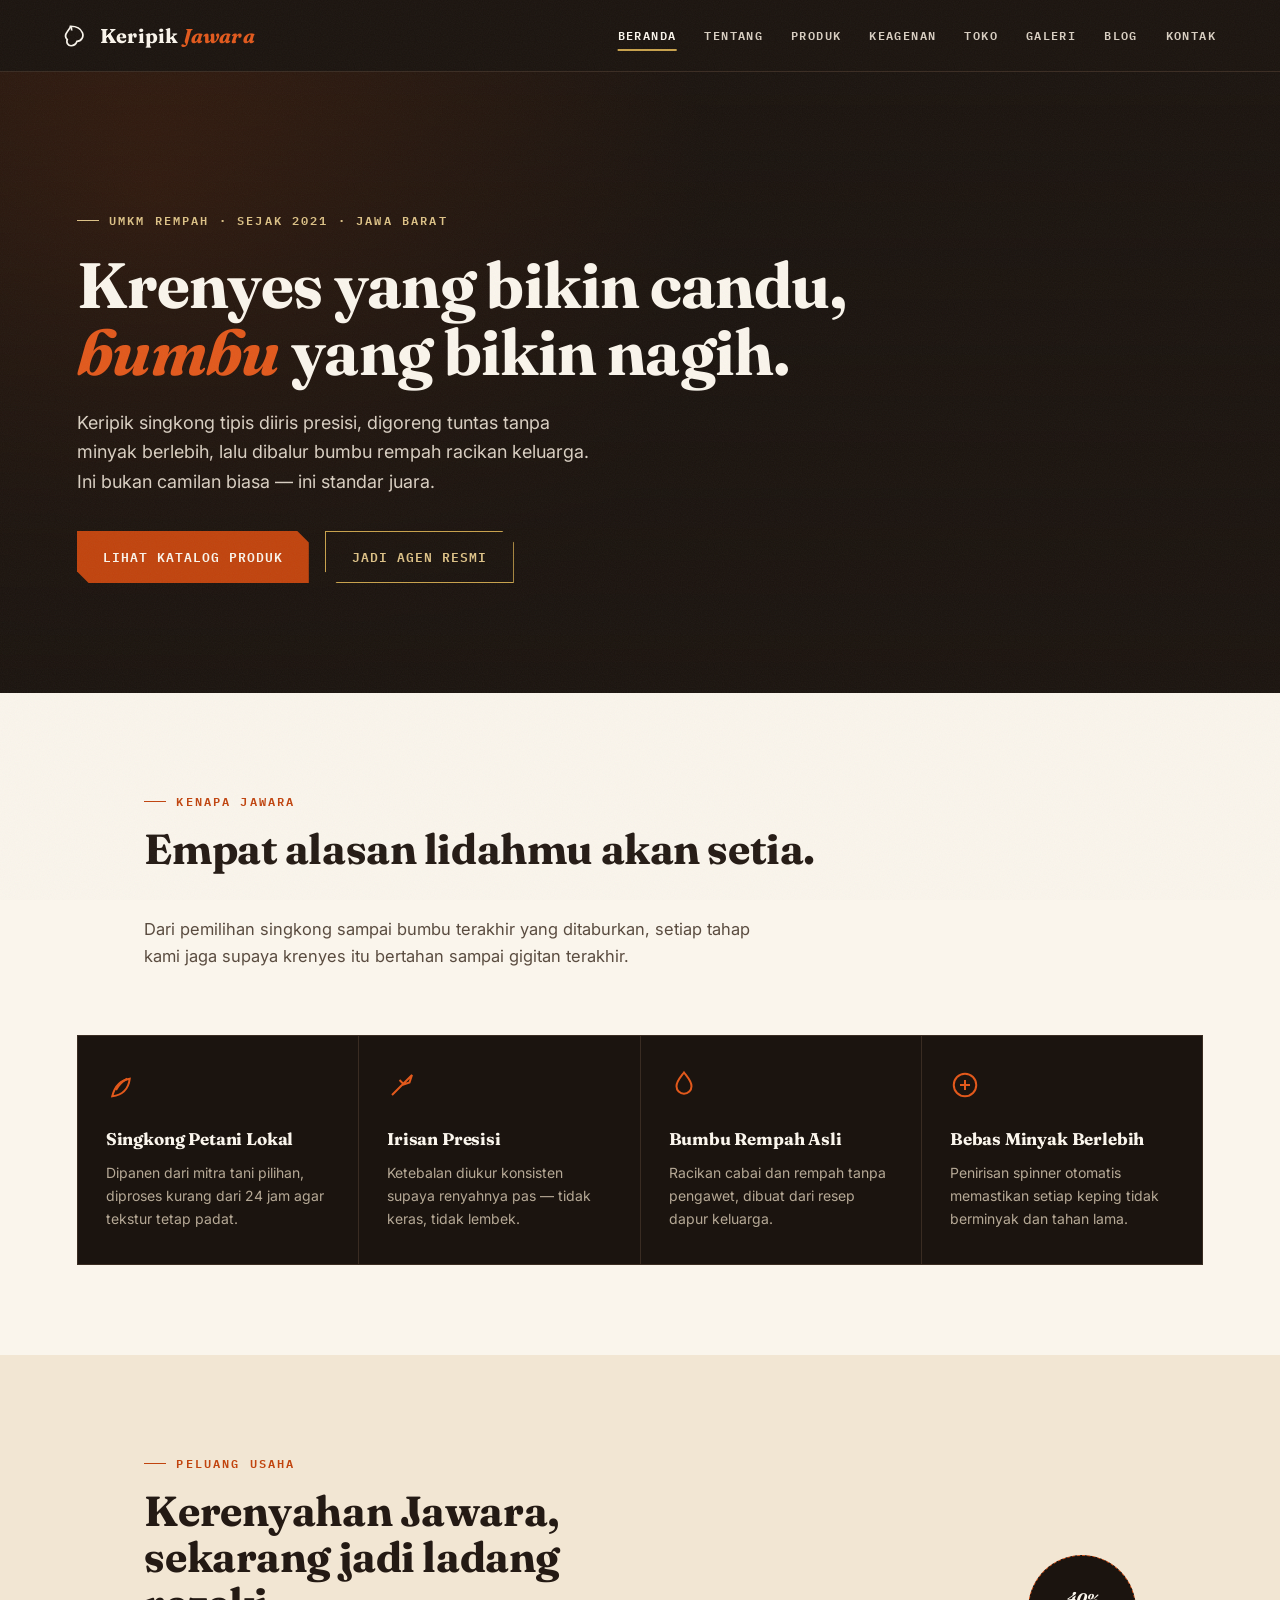
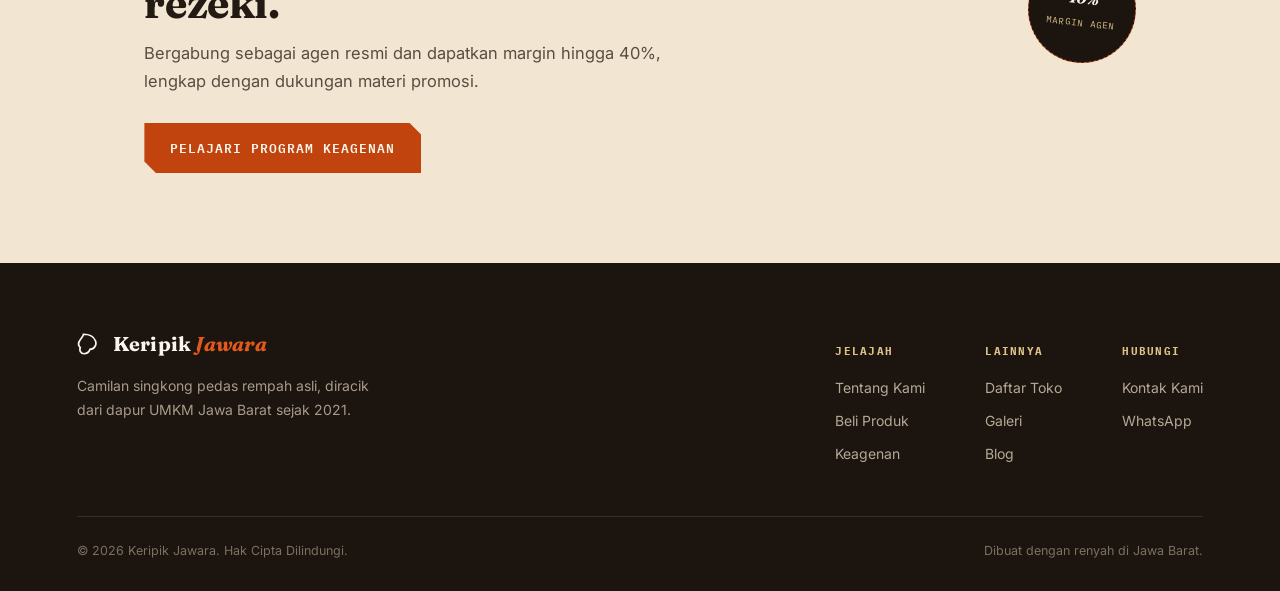
==== index.html @ a89e67d5 "Add files via upload" ====
<!DOCTYPE html>
<html lang="id">
<head>
<meta charset="UTF-8">
<meta name="viewport" content="width=device-width, initial-scale=1.0">
<title>Keripik Jawara — Kerenyahan Sang Juara</title>
<meta name="description" content="Keripik singkong pedas dengan resep rempah asli, diracik sejak 2021 dari dapur UMKM Jawa Barat.">
<link rel="stylesheet" href="styles.css">
</head>
<body>
<div class="grain"></div>

<header class="site-header">
  <a href="index.html" class="wordmark">
    <svg viewBox="0 0 24 24" fill="none" stroke="currentColor" stroke-width="1.6"><path d="M6 3c3 0 9 1 11 6 1.5 3.6-1 8-5 8-1 2.5-3.3 4-5.5 4C3.5 21 2 18 3 15.3 1.2 13.6 1 10.7 3 8c1.4-2 3-3.4 3-5z"/><path d="M6 3c0 0 1.5 2 1 4"/></svg>
    <span class="wordmark-text">Keripik <span>Jawara</span></span>
  </a>
  <nav class="main-nav">
    <a href="index.html" class="active">Beranda</a>
    <a href="tentang.html">Tentang</a>
    <a href="produk.html">Produk</a>
    <a href="keagenan.html">Keagenan</a>
    <a href="toko.html">Toko</a>
    <a href="galeri.html">Galeri</a>
    <a href="blog.html">Blog</a>
    <a href="kontak.html">Kontak</a>
  </nav>
</header>

<section class="hero" style="--hero-img: url('https://images.unsplash.com/photo-1526318472351-c75fcf070305?auto=format&fit=crop&w=1600&q=80');">
  <div class="hero-inner">
    <span class="eyebrow on-dark">UMKM Rempah · Sejak 2021 · Jawa Barat</span>
    <h2>Krenyes yang bikin candu, <em>bumbu</em> yang bikin nagih.</h2>
    <p class="lede">Keripik singkong tipis diiris presisi, digoreng tuntas tanpa minyak berlebih, lalu dibalur bumbu rempah racikan keluarga. Ini bukan camilan biasa — ini standar juara.</p>
    <div class="hero-cta">
      <a href="produk.html" class="btn btn-primary">Lihat Katalog Produk</a>
      <a href="keagenan.html" class="btn btn-ghost">Jadi Agen Resmi</a>
    </div>
  </div>
</section>

<section class="section">
  <div class="container">
    <div class="head-row">
      <div>
        <span class="eyebrow">Kenapa Jawara</span>
        <h2 class="section-title">Empat alasan lidahmu akan setia.</h2>
      </div>
      <p class="section-lede">Dari pemilihan singkong sampai bumbu terakhir yang ditaburkan, setiap tahap kami jaga supaya krenyes itu bertahan sampai gigitan terakhir.</p>
    </div>
  </div>
  <div class="usp-grid">
    <div class="usp-card">
      <svg viewBox="0 0 24 24" fill="none" stroke="currentColor" stroke-width="1.6"><path d="M5 21c8-1 13-6 14-14-7 1-12 6-14 14z"/><path d="M8 16c2-4 5-7 9-9"/></svg>
      <h3>Singkong Petani Lokal</h3>
      <p>Dipanen dari mitra tani pilihan, diproses kurang dari 24 jam agar tekstur tetap padat.</p>
    </div>
    <div class="usp-card">
      <svg viewBox="0 0 24 24" fill="none" stroke="currentColor" stroke-width="1.6"><path d="M4 20l9-9m0 0l7-7-2 6-6 2z"/><path d="M13 11l-3-3"/></svg>
      <h3>Irisan Presisi</h3>
      <p>Ketebalan diukur konsisten supaya renyahnya pas — tidak keras, tidak lembek.</p>
    </div>
    <div class="usp-card">
      <svg viewBox="0 0 24 24" fill="none" stroke="currentColor" stroke-width="1.6"><path d="M12 2c3 4 6 7 6 11a6 6 0 0 1-12 0c0-4 3-7 6-11z"/></svg>
      <h3>Bumbu Rempah Asli</h3>
      <p>Racikan cabai dan rempah tanpa pengawet, dibuat dari resep dapur keluarga.</p>
    </div>
    <div class="usp-card">
      <svg viewBox="0 0 24 24" fill="none" stroke="currentColor" stroke-width="1.6"><circle cx="12" cy="12" r="9"/><path d="M8 12h8M12 8v8"/></svg>
      <h3>Bebas Minyak Berlebih</h3>
      <p>Penirisan spinner otomatis memastikan setiap keping tidak berminyak dan tahan lama.</p>
    </div>
  </div>
</section>

<section class="section section-parchment">
  <div class="container" style="display:flex; align-items:center; justify-content:space-between; gap:40px; flex-wrap:wrap;">
    <div style="max-width:520px;">
      <span class="eyebrow">Peluang Usaha</span>
      <h2 class="section-title">Kerenyahan Jawara, sekarang jadi ladang rezeki.</h2>
      <p class="section-lede">Bergabung sebagai agen resmi dan dapatkan margin hingga 40%, lengkap dengan dukungan materi promosi.</p>
      <div style="margin-top:28px;">
        <a href="keagenan.html" class="btn btn-primary">Pelajari Program Keagenan</a>
      </div>
    </div>
    <div class="seal" style="border-color: var(--ember); transform: rotate(6deg); background: var(--ink);">
      <strong>40%</strong>
      <span>Margin Agen</span>
    </div>
  </div>
</section>

<footer class="site-footer">
  <div class="footer-top">
    <div class="footer-brand">
      <a href="index.html" class="wordmark">
        <svg viewBox="0 0 24 24" fill="none" stroke="currentColor" stroke-width="1.6"><path d="M6 3c3 0 9 1 11 6 1.5 3.6-1 8-5 8-1 2.5-3.3 4-5.5 4C3.5 21 2 18 3 15.3 1.2 13.6 1 10.7 3 8c1.4-2 3-3.4 3-5z"/></svg>
        <span class="wordmark-text">Keripik <span>Jawara</span></span>
      </a>
      <p>Camilan singkong pedas rempah asli, diracik dari dapur UMKM Jawa Barat sejak 2021.</p>
    </div>
    <div class="footer-links">
      <div class="footer-col">
        <h4>Jelajah</h4>
        <a href="tentang.html">Tentang Kami</a>
        <a href="produk.html">Beli Produk</a>
        <a href="keagenan.html">Keagenan</a>
      </div>
      <div class="footer-col">
        <h4>Lainnya</h4>
        <a href="toko.html">Daftar Toko</a>
        <a href="galeri.html">Galeri</a>
        <a href="blog.html">Blog</a>
      </div>
      <div class="footer-col">
        <h4>Hubungi</h4>
        <a href="kontak.html">Kontak Kami</a>
        <a href="https://wa.me/6281234567890">WhatsApp</a>
      </div>
    </div>
  </div>
  <div class="footer-bottom">
    <span>&copy; 2026 Keripik Jawara. Hak Cipta Dilindungi.</span>
    <span>Dibuat dengan renyah di Jawa Barat.</span>
  </div>
</footer>

</body>
</html>
---- styles.css ----
@import url('https://fonts.googleapis.com/css2?family=Fraunces:ital,opsz,wght@0,9..144,500;0,9..144,600;0,9..144,700;0,9..144,900;1,9..144,600&family=Inter:wght@400;500;600;700&family=IBM+Plex+Mono:wght@500;600&display=swap');

:root {
  --ink: #1b140f;
  --ink-soft: #241a14;
  --ink-line: #3a2c22;
  --ember: #c1440e;
  --ember-deep: #7e2b10;
  --ember-bright: #e2591c;
  --gold: #c9a24c;
  --gold-soft: #ddc287;
  --parchment: #f2e6d3;
  --paper: #faf5ec;
  --charcoal: #241a14;
  --charcoal-soft: #5a4c40;
  --shadow: 0 18px 40px -18px rgba(20, 12, 6, 0.55);
}

* { box-sizing: border-box; }
html { scroll-behavior: smooth; }

body {
  margin: 0;
  padding: 0;
  background: var(--paper);
  color: var(--charcoal);
  font-family: 'Inter', 'Segoe UI', sans-serif;
  line-height: 1.65;
  -webkit-font-smoothing: antialiased;
}

img { max-width: 100%; display: block; }

a { color: inherit; }

.grain {
  position: fixed;
  inset: 0;
  pointer-events: none;
  opacity: 0.05;
  z-index: 999;
  background-image: url("data:image/svg+xml,%3Csvg xmlns='http://www.w3.org/2000/svg' width='120' height='120'%3E%3Cfilter id='n'%3E%3CfeTurbulence type='fractalNoise' baseFrequency='0.85' numOctaves='2' stitchTiles='stitch'/%3E%3C/filter%3E%3Crect width='100%25' height='100%25' filter='url(%23n)'/%3E%3C/svg%3E");
}

/* ================= TYPE ================= */
h1, h2, h3, .display {
  font-family: 'Fraunces', serif;
  font-weight: 700;
  letter-spacing: -0.01em;
  color: var(--charcoal);
  margin: 0;
}

.eyebrow {
  font-family: 'IBM Plex Mono', monospace;
  font-size: 12px;
  font-weight: 600;
  letter-spacing: 0.18em;
  text-transform: uppercase;
  color: var(--ember);
  display: inline-flex;
  align-items: center;
  gap: 10px;
}
.eyebrow::before {
  content: "";
  width: 22px;
  height: 1px;
  background: var(--ember);
  display: inline-block;
}
.eyebrow.on-dark { color: var(--gold-soft); }
.eyebrow.on-dark::before { background: var(--gold-soft); }

.section-title {
  font-size: clamp(28px, 4vw, 42px);
  line-height: 1.1;
  margin: 14px 0 0;
}

.section-lede {
  max-width: 620px;
  color: var(--charcoal-soft);
  font-size: 16.5px;
  margin-top: 14px;
}

.container { max-width: 1140px; margin: 0 auto; padding: 0 6%; }

/* ================= HEADER / NAV ================= */
header.site-header {
  background: var(--ink);
  border-bottom: 1px solid var(--ink-line);
  padding: 0 5%;
  position: sticky;
  top: 0;
  z-index: 100;
  display: flex;
  justify-content: space-between;
  align-items: center;
  height: 72px;
}

.wordmark {
  display: flex;
  align-items: center;
  gap: 10px;
  text-decoration: none;
  color: var(--paper);
}
.wordmark svg { width: 26px; height: 26px; flex-shrink: 0; }
.wordmark-text {
  font-family: 'Fraunces', serif;
  font-weight: 700;
  font-size: 20px;
  letter-spacing: 0.01em;
  color: var(--paper);
}
.wordmark-text span { color: var(--ember-bright); font-style: italic; }

nav.main-nav { display: flex; gap: 28px; align-items: center; }
nav.main-nav a {
  color: #d9cfc2;
  text-decoration: none;
  font-family: 'IBM Plex Mono', monospace;
  font-size: 11.5px;
  font-weight: 600;
  letter-spacing: 0.12em;
  text-transform: uppercase;
  padding: 26px 0;
  position: relative;
  transition: color 0.25s ease;
}
nav.main-nav a::after {
  content: "";
  position: absolute;
  left: 50%;
  bottom: 20px;
  width: 0;
  height: 2px;
  background: var(--gold);
  transition: all 0.25s ease;
  transform: translateX(-50%);
}
nav.main-nav a:hover, nav.main-nav a.active { color: var(--paper); }
nav.main-nav a:hover::after, nav.main-nav a.active::after { width: 100%; }

.nav-toggle { display: none; }

@media (max-width: 900px) {
  header.site-header { flex-wrap: wrap; height: auto; padding: 16px 6%; }
  nav.main-nav { width: 100%; gap: 16px 22px; padding-bottom: 14px; flex-wrap: wrap; }
  nav.main-nav a { padding: 4px 0; }
  nav.main-nav a::after { bottom: -2px; }
}

/* ================= BUTTONS ================= */
.btn {
  --cut: 12px;
  display: inline-flex;
  align-items: center;
  gap: 10px;
  font-family: 'IBM Plex Mono', monospace;
  font-size: 12.5px;
  font-weight: 600;
  letter-spacing: 0.08em;
  text-transform: uppercase;
  text-decoration: none;
  padding: 15px 26px;
  border: none;
  cursor: pointer;
  clip-path: polygon(0 0, calc(100% - var(--cut)) 0, 100% var(--cut), 100% 100%, var(--cut) 100%, 0 calc(100% - var(--cut)));
  transition: transform 0.2s ease, background 0.2s ease, box-shadow 0.2s ease;
}
.btn-primary { background: var(--ember); color: var(--paper); }
.btn-primary:hover { background: var(--ember-bright); transform: translateY(-2px); box-shadow: var(--shadow); }
.btn-ghost { background: transparent; color: var(--gold-soft); border: 1px solid var(--gold); }
.btn-ghost:hover { background: rgba(201, 162, 76, 0.1); transform: translateY(-2px); }
.btn-dark { background: var(--ink); color: var(--paper); }
.btn-dark:hover { background: var(--ink-soft); transform: translateY(-2px); }
.btn-block { width: 100%; justify-content: center; }

/* ================= HERO ================= */
.hero {
  position: relative;
  background: var(--ink);
  color: var(--paper);
  overflow: hidden;
  padding: 130px 6% 110px;
}
.hero::before {
  content: "";
  position: absolute;
  inset: 0;
  background-image: var(--hero-img);
  background-size: cover;
  background-position: center;
  opacity: 0.32;
  mix-blend-mode: luminosity;
}
.hero::after {
  content: "";
  position: absolute;
  inset: 0;
  background: linear-gradient(180deg, rgba(27,20,15,0.55) 0%, rgba(27,20,15,0.92) 78%, var(--ink) 100%),
              radial-gradient(circle at 12% 20%, rgba(193,68,14,0.35), transparent 45%);
}
.hero-inner { position: relative; z-index: 2; max-width: 1140px; margin: 0 auto; }
.hero-inner.center { text-align: center; }
.hero h2 {
  color: var(--paper);
  font-size: clamp(38px, 6vw, 64px);
  line-height: 1.04;
  margin: 22px 0 22px;
  max-width: 780px;
}
.hero-inner.center h2 { margin-left: auto; margin-right: auto; }
.hero h2 em { color: var(--ember-bright); font-style: italic; }
.hero p.lede { font-size: 18px; color: #d9cfc2; max-width: 520px; margin-bottom: 34px; }
.hero-inner.center p.lede { max-width: 560px; margin-left: auto; margin-right: auto; }
.hero-cta { display: flex; gap: 16px; flex-wrap: wrap; }
.hero-inner.center .hero-cta { justify-content: center; }
.hero-small {
  padding: 90px 6% 70px;
}

/* chili linework accent used across dark sections */
.chili-mark { color: var(--ember-bright); }

/* ================= SECTIONS ================= */
.section { padding: 90px 6%; }
.section-dark { background: var(--ink); color: var(--paper); }
.section-dark .charcoal-soft, .section-dark p { color: #cabeae; }
.section-parchment { background: var(--parchment); }
.section-tight { padding: 70px 6%; }

.head-row {
  display: flex;
  justify-content: space-between;
  align-items: flex-end;
  gap: 30px;
  flex-wrap: wrap;
  margin-bottom: 48px;
}
.head-row.center { flex-direction: column; align-items: center; text-align: center; }

/* divider with chili mark */
.divider {
  display: flex;
  align-items: center;
  gap: 18px;
  max-width: 1140px;
  margin: 0 auto;
  padding: 0 6%;
}
.divider::before, .divider::after {
  content: "";
  flex: 1;
  height: 1px;
  background: repeating-linear-gradient(90deg, var(--ink-line) 0 6px, transparent 6px 12px);
}
.section-dark .divider::before, .section-dark .divider::after {
  background: repeating-linear-gradient(90deg, var(--ink-line) 0 6px, transparent 6px 12px);
}

/* ================= PACK CARD (signature: torn chip-bag seal) ================= */
.pack-card {
  background: var(--paper);
  position: relative;
  padding-top: 18px;
  box-shadow: var(--shadow);
}
.pack-card::before {
  content: "";
  display: block;
  height: 14px;
  background: var(--ink);
  clip-path: polygon(0% 100%, 4% 0%, 8% 100%, 12% 0%, 16% 100%, 20% 0%, 24% 100%, 28% 0%, 32% 100%, 36% 0%, 40% 100%, 44% 0%, 48% 100%, 52% 0%, 56% 100%, 60% 0%, 64% 100%, 68% 0%, 72% 100%, 76% 0%, 80% 100%, 84% 0%, 88% 100%, 92% 0%, 96% 100%, 100% 0%);
}
.pack-card-body { padding: 26px 26px 30px; }
.pack-card img { height: 200px; width: 100%; object-fit: cover; filter: saturate(1.08) contrast(1.03); }
.pack-card h3 { font-size: 20px; margin-bottom: 8px; }
.pack-card p { color: var(--charcoal-soft); font-size: 14.5px; margin: 0 0 14px; }

.grid { display: grid; grid-template-columns: repeat(auto-fit, minmax(270px, 1fr)); gap: 28px; }

.price-tag {
  font-family: 'IBM Plex Mono', monospace;
  color: var(--ember);
  font-weight: 600;
  font-size: 18px;
  margin: 0 0 16px;
}

/* ================= WAX SEAL BADGE ================= */
.seal {
  width: 108px;
  height: 108px;
  border-radius: 50%;
  border: 1.5px dashed var(--gold);
  display: flex;
  flex-direction: column;
  align-items: center;
  justify-content: center;
  text-align: center;
  transform: rotate(-8deg);
  font-family: 'IBM Plex Mono', monospace;
  color: var(--gold-soft);
  flex-shrink: 0;
  padding: 8px;
}
.seal strong { font-family: 'Fraunces', serif; color: var(--paper); font-size: 15px; font-style: italic; display: block; }
.seal span { font-size: 9px; letter-spacing: 0.14em; text-transform: uppercase; margin-top: 4px; }

/* ================= USP ================= */
.usp-grid { display: grid; grid-template-columns: repeat(auto-fit, minmax(230px, 1fr)); gap: 1px; background: var(--ink-line); border: 1px solid var(--ink-line); margin-top: 10px; }
.usp-card { background: var(--ink); padding: 34px 28px; }
.usp-card svg { width: 30px; height: 30px; color: var(--ember-bright); margin-bottom: 18px; }
.usp-card h3 { color: var(--paper); font-size: 17px; margin-bottom: 8px; }
.usp-card p { color: #b6a996; font-size: 14px; margin: 0; }

/* ================= STORY (tentang) ================= */
.story { display: grid; grid-template-columns: 1.05fr 0.95fr; gap: 60px; align-items: center; }
.story-img { position: relative; }
.story-img img { width: 100%; filter: sepia(0.18) saturate(1.15); }
.story-img::after {
  content: "";
  position: absolute; inset: -14px -14px auto auto;
  width: 90px; height: 90px;
  border: 1.5px solid var(--gold);
  z-index: -1;
}
.story-text p { color: var(--charcoal-soft); font-size: 16.5px; }
@media (max-width: 860px) { .story { grid-template-columns: 1fr; } }

/* ================= VISI MISI ================= */
.vm-grid { display: grid; grid-template-columns: repeat(auto-fit, minmax(300px, 1fr)); gap: 1px; background: var(--ink-line); border: 1px solid var(--ink-line); }
.vm-box { background: var(--ink); padding: 40px 36px; }
.vm-box .eyebrow { margin-bottom: 14px; }
.vm-box h3 { color: var(--paper); font-size: 22px; margin-bottom: 14px; font-style: italic; }
.vm-box p, .vm-box li { color: #cabeae; }
.vm-box ul { padding-left: 20px; margin: 0; }
.vm-box li { margin-bottom: 10px; }
.vm-box li::marker { color: var(--ember-bright); }

/* ================= CTA BANNER ================= */
.cta-banner {
  background: linear-gradient(120deg, var(--ember-deep), var(--ember));
  color: var(--paper);
  text-align: center;
  padding: 80px 6%;
}
.cta-banner h3 { font-size: clamp(26px, 4vw, 36px); color: var(--paper); margin-bottom: 14px; }
.cta-banner p { color: #ffe3d1; max-width: 480px; margin: 0 auto 30px; }

/* ================= AGEN (keagenan) ================= */
.agen-wrap { display: grid; grid-template-columns: 1.1fr 0.9fr; gap: 1px; background: var(--ink-line); border: 1px solid var(--ink-line); }
.agen-copy { background: var(--ink); padding: 52px 46px; color: var(--paper); }
.agen-copy p { color: #cabeae; }
.agen-perks { list-style: none; margin: 26px 0 30px; padding: 0; display: flex; flex-direction: column; gap: 14px; }
.agen-perks li { display: flex; gap: 12px; align-items: flex-start; color: #e7ddd0; font-size: 15px; }
.agen-perks svg { width: 18px; height: 18px; color: var(--ember-bright); flex-shrink: 0; margin-top: 2px; }
.agen-price { background: var(--parchment); padding: 52px 46px; display: flex; flex-direction: column; justify-content: center; gap: 16px; }
.agen-price .amount { font-family: 'Fraunces', serif; font-size: 40px; color: var(--ember); font-style: italic; }
.agen-price .amount small { display: block; font-family: 'IBM Plex Mono', monospace; font-style: normal; font-size: 12px; letter-spacing: 0.1em; color: var(--charcoal-soft); text-transform: uppercase; margin-bottom: 6px; }
@media (max-width: 860px) { .agen-wrap { grid-template-columns: 1fr; } }

/* ================= TOKO (store list) ================= */
.store-list { display: flex; flex-direction: column; }
.store-item { display: grid; grid-template-columns: 90px 1fr auto; gap: 22px; align-items: center; padding: 26px 0; border-bottom: 1px solid #e6dbc9; }
.store-item:first-child { border-top: 1px solid #e6dbc9; }
.store-index { font-family: 'Fraunces', serif; font-style: italic; font-size: 28px; color: var(--gold); }
.store-city { font-family: 'IBM Plex Mono', monospace; font-size: 11px; letter-spacing: 0.12em; text-transform: uppercase; color: var(--ember); margin-bottom: 6px; }
.store-name { font-size: 18px; font-weight: 600; }
.store-addr { color: var(--charcoal-soft); font-size: 14px; margin-top: 4px; }
@media (max-width: 640px) { .store-item { grid-template-columns: 50px 1fr; } .store-index { font-size: 22px; } }

/* ================= GALERI ================= */
.gallery-grid { display: grid; grid-template-columns: repeat(auto-fit, minmax(240px, 1fr)); gap: 18px; }
.gallery-frame { position: relative; overflow: hidden; aspect-ratio: 4/5; }
.gallery-frame img { width: 100%; height: 100%; object-fit: cover; filter: saturate(1.1) contrast(1.05); transition: transform 0.5s ease, filter 0.5s ease; }
.gallery-frame:hover img { transform: scale(1.06); }
.gallery-frame::after { content: ""; position: absolute; inset: 0; box-shadow: inset 0 0 0 1px rgba(255,255,255,0.15); pointer-events: none; }
.gallery-cap {
  position: absolute; left: 0; right: 0; bottom: 0;
  background: linear-gradient(0deg, rgba(27,20,15,0.88), transparent);
  color: var(--paper); padding: 18px 16px 12px;
  font-family: 'IBM Plex Mono', monospace; font-size: 11px; letter-spacing: 0.1em; text-transform: uppercase;
}

/* ================= BLOG ================= */
.blog-card { background: var(--paper); border: 1px solid #e6dbc9; }
.blog-card img { height: 210px; width: 100%; object-fit: cover; filter: saturate(1.05); }
.blog-card-body { padding: 26px; }
.blog-date { font-family: 'IBM Plex Mono', monospace; font-size: 11px; letter-spacing: 0.1em; text-transform: uppercase; color: var(--ember); margin-bottom: 10px; display: block; }
.blog-card h3 { font-size: 20px; margin-bottom: 10px; line-height: 1.25; }
.blog-card p { color: var(--charcoal-soft); font-size: 14.5px; margin: 0; }
.blog-read { display: inline-flex; align-items: center; gap: 6px; margin-top: 16px; font-family: 'IBM Plex Mono', monospace; font-size: 11.5px; letter-spacing: 0.08em; text-transform: uppercase; color: var(--charcoal); text-decoration: none; border-bottom: 1px solid var(--ember); padding-bottom: 2px; }

/* ================= KONTAK ================= */
.contact-wrap { display: grid; grid-template-columns: 0.85fr 1.15fr; gap: 1px; background: var(--ink-line); border: 1px solid var(--ink-line); }
.contact-info { background: var(--ink); color: var(--paper); padding: 48px 42px; }
.contact-info .eyebrow { margin-bottom: 18px; }
.contact-row { display: flex; gap: 16px; padding: 18px 0; border-top: 1px solid var(--ink-line); }
.contact-row:first-of-type { border-top: none; }
.contact-row svg { width: 20px; height: 20px; color: var(--ember-bright); flex-shrink: 0; margin-top: 3px; }
.contact-row strong { display: block; font-size: 11px; letter-spacing: 0.1em; text-transform: uppercase; color: var(--gold-soft); font-family: 'IBM Plex Mono', monospace; margin-bottom: 4px; }
.contact-row span { color: #e7ddd0; font-size: 15px; }
.contact-form { background: var(--parchment); padding: 48px 42px; }
.field { margin-bottom: 20px; }
.field label { display: block; font-family: 'IBM Plex Mono', monospace; font-size: 11px; letter-spacing: 0.1em; text-transform: uppercase; color: var(--charcoal-soft); margin-bottom: 8px; }
.field input, .field textarea {
  width: 100%; padding: 13px 14px; border: 1px solid #d8c9ac; background: var(--paper);
  font-family: 'Inter', sans-serif; font-size: 15px; color: var(--charcoal); resize: vertical;
}
.field input:focus, .field textarea:focus { outline: 2px solid var(--ember); outline-offset: 1px; }
@media (max-width: 860px) { .contact-wrap { grid-template-columns: 1fr; } }

/* ================= FOOTER ================= */
footer.site-footer { background: var(--ink); color: #cabeae; padding: 64px 6% 30px; }
.footer-top { display: flex; justify-content: space-between; gap: 40px; flex-wrap: wrap; padding-bottom: 40px; border-bottom: 1px solid var(--ink-line); }
.footer-brand .wordmark-text { color: var(--paper); }
.footer-brand p { max-width: 300px; color: #a89b8a; font-size: 14px; margin-top: 14px; }
.footer-links { display: flex; gap: 60px; flex-wrap: wrap; }
.footer-col h4 { font-family: 'IBM Plex Mono', monospace; font-size: 11px; letter-spacing: 0.12em; text-transform: uppercase; color: var(--gold-soft); margin-bottom: 16px; }
.footer-col a { display: block; color: #b6a996; text-decoration: none; font-size: 14px; margin-bottom: 10px; }
.footer-col a:hover { color: var(--paper); }
.footer-bottom { display: flex; justify-content: space-between; gap: 12px; flex-wrap: wrap; padding-top: 24px; font-size: 12.5px; color: #7d7061; }

/* ================= LOADING (produk) ================= */
#loading { text-align: center; font-family: 'IBM Plex Mono', monospace; font-size: 13px; letter-spacing: 0.06em; color: var(--charcoal-soft); width: 100%; padding: 40px 0; }

@media (prefers-reduced-motion: reduce) {
  * { transition: none !important; animation: none !important; }
}
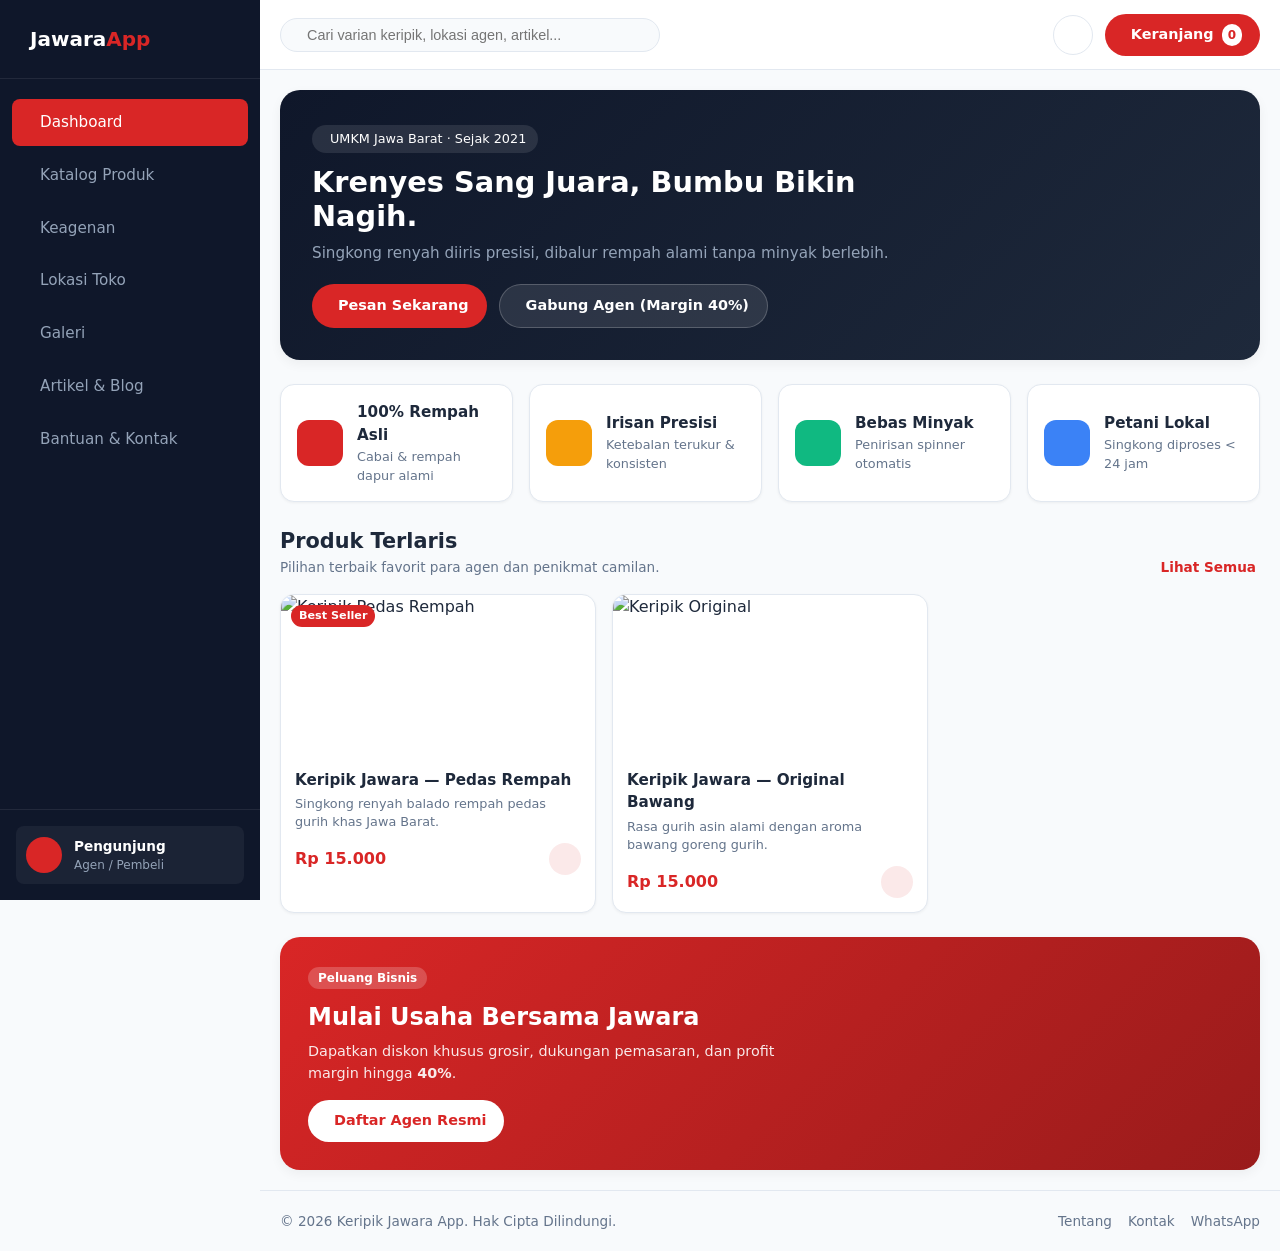
==== commit fc4fbb03: "Update index.html" ====
--- a/index.html
+++ b/index.html
@@ -1,129 +1,824 @@
 <!DOCTYPE html>
 <html lang="id">
 <head>
-<meta charset="UTF-8">
-<meta name="viewport" content="width=device-width, initial-scale=1.0">
-<title>Keripik Jawara — Kerenyahan Sang Juara</title>
-<meta name="description" content="Keripik singkong pedas dengan resep rempah asli, diracik sejak 2021 dari dapur UMKM Jawa Barat.">
-<link rel="stylesheet" href="styles.css">
+  <meta charset="UTF-8">
+  <meta name="viewport" content="width=device-width, initial-scale=1.0">
+  <title>Keripik Jawara — App Portal</title>
+  <meta name="description" content="Aplikasi pemesanan dan portal agen resmi Keripik Jawara.">
+  
+  <!-- Lucide Icons -->
+  <script src="https://unpkg.com/lucide@latest"></script>
+
+  <!-- CSS Style Direct in One File -->
+  <style>
+    :root {
+      --primary: #d92626;
+      --primary-hover: #b81d1d;
+      --primary-soft: rgba(217, 38, 38, 0.1);
+      --bg-main: #f8fafc;
+      --bg-card: #ffffff;
+      --bg-sidebar: #0f172a;
+      --text-main: #1e293b;
+      --text-muted: #64748b;
+      --border-color: #e2e8f0;
+      --accent-amber: #f59e0b;
+      --accent-green: #10b981;
+      --accent-blue: #3b82f6;
+      --radius-sm: 8px;
+      --radius-md: 14px;
+      --radius-lg: 20px;
+      --shadow-sm: 0 1px 3px rgba(0,0,0,0.05);
+      --shadow-md: 0 4px 12px rgba(0,0,0,0.05);
+      --shadow-lg: 0 10px 25px rgba(0,0,0,0.08);
+      --font-family: system-ui, -apple-system, BlinkMacSystemFont, 'Segoe UI', Roboto, Oxygen, Ubuntu, Cantarell, sans-serif;
+    }
+
+    * {
+      box-sizing: border-box;
+      margin: 0;
+      padding: 0;
+    }
+
+    body.app-body {
+      font-family: var(--font-family);
+      background-color: var(--bg-main);
+      color: var(--text-main);
+      line-height: 1.5;
+      overflow-x: hidden;
+      padding-bottom: 70px; /* Space for mobile nav */
+    }
+
+    @media (min-width: 992px) {
+      body.app-body {
+        padding-bottom: 0;
+      }
+    }
+
+    a {
+      text-decoration: none;
+      color: inherit;
+    }
+
+    /* App Layout */
+    .app-layout {
+      display: flex;
+      min-height: 100vh;
+    }
+
+    /* Desktop Sidebar */
+    .app-sidebar {
+      width: 260px;
+      background-color: var(--bg-sidebar);
+      color: #fff;
+      display: none;
+      flex-direction: column;
+      position: fixed;
+      top: 0;
+      bottom: 0;
+      left: 0;
+      z-index: 100;
+    }
+
+    @media (min-width: 992px) {
+      .app-sidebar {
+        display: flex;
+      }
+    }
+
+    .sidebar-header {
+      padding: 24px 20px;
+      border-bottom: 1px solid rgba(255,255,255,0.08);
+    }
+
+    .app-logo {
+      display: flex;
+      align-items: center;
+      gap: 10px;
+      font-weight: 700;
+      font-size: 1.25rem;
+      color: #fff;
+    }
+
+    .logo-icon {
+      color: var(--primary);
+    }
+
+    .logo-text span {
+      color: var(--primary);
+    }
+
+    .sidebar-menu {
+      padding: 20px 12px;
+      display: flex;
+      flex-direction: column;
+      gap: 6px;
+      flex: 1;
+    }
+
+    .nav-item {
+      display: flex;
+      align-items: center;
+      gap: 12px;
+      padding: 12px 16px;
+      border-radius: var(--radius-sm);
+      color: #94a3b8;
+      font-weight: 500;
+      font-size: 0.95rem;
+      transition: all 0.2s;
+    }
+
+    .nav-item:hover, .nav-item.active {
+      background-color: rgba(255, 255, 255, 0.08);
+      color: #fff;
+    }
+
+    .nav-item.active {
+      background-color: var(--primary);
+      color: #fff;
+    }
+
+    .sidebar-footer {
+      padding: 16px;
+      border-top: 1px solid rgba(255,255,255,0.08);
+    }
+
+    .user-card {
+      display: flex;
+      align-items: center;
+      gap: 12px;
+      background: rgba(255,255,255,0.05);
+      padding: 10px;
+      border-radius: var(--radius-sm);
+    }
+
+    .user-avatar {
+      width: 36px;
+      height: 36px;
+      border-radius: 50%;
+      background: var(--primary);
+      display: flex;
+      align-items: center;
+      justify-content: center;
+      color: #fff;
+    }
+
+    .user-info {
+      display: flex;
+      flex-direction: column;
+    }
+
+    .user-name {
+      font-weight: 600;
+      font-size: 0.85rem;
+    }
+
+    .user-role {
+      font-size: 0.75rem;
+      color: #94a3b8;
+    }
+
+    /* Main Content */
+    .app-main {
+      flex: 1;
+      display: flex;
+      flex-direction: column;
+      min-width: 0;
+    }
+
+    @media (min-width: 992px) {
+      .app-main {
+        margin-left: 260px;
+      }
+    }
+
+    /* Topbar Header */
+    .app-topbar {
+      height: 70px;
+      background: var(--bg-card);
+      border-bottom: 1px solid var(--border-color);
+      display: flex;
+      align-items: center;
+      justify-content: space-between;
+      padding: 0 20px;
+      position: sticky;
+      top: 0;
+      z-index: 90;
+    }
+
+    .topbar-search {
+      display: flex;
+      align-items: center;
+      gap: 10px;
+      background: var(--bg-main);
+      padding: 8px 16px;
+      border-radius: 30px;
+      border: 1px solid var(--border-color);
+      width: 100%;
+      max-width: 380px;
+    }
+
+    .topbar-search input {
+      border: none;
+      background: transparent;
+      outline: none;
+      width: 100%;
+      font-size: 0.9rem;
+      color: var(--text-main);
+    }
+
+    .topbar-actions {
+      display: flex;
+      align-items: center;
+      gap: 12px;
+    }
+
+    .icon-btn {
+      background: transparent;
+      border: 1px solid var(--border-color);
+      width: 40px;
+      height: 40px;
+      border-radius: 50%;
+      display: flex;
+      align-items: center;
+      justify-content: center;
+      color: var(--text-muted);
+      cursor: pointer;
+      transition: all 0.2s;
+    }
+
+    .icon-btn:hover {
+      background: var(--bg-main);
+      color: var(--text-main);
+    }
+
+    .btn {
+      display: inline-flex;
+      align-items: center;
+      gap: 8px;
+      padding: 10px 18px;
+      border-radius: 30px;
+      font-weight: 600;
+      font-size: 0.9rem;
+      cursor: pointer;
+      border: none;
+      transition: all 0.2s;
+    }
+
+    .btn-app-primary {
+      background: var(--primary);
+      color: #fff;
+    }
+
+    .btn-app-primary:hover {
+      background: var(--primary-hover);
+    }
+
+    .badge {
+      background: #fff;
+      color: var(--primary);
+      padding: 2px 6px;
+      border-radius: 10px;
+      font-size: 0.75rem;
+    }
+
+    /* Main App Content Area */
+    .app-content {
+      padding: 20px;
+      display: flex;
+      flex-direction: column;
+      gap: 24px;
+      max-width: 1200px;
+      margin: 0 auto;
+      width: 100%;
+    }
+
+    /* Banner Hero Widget */
+    .app-hero-widget {
+      background: linear-gradient(135deg, #0f172a 0%, #1e293b 100%);
+      color: #fff;
+      padding: 32px;
+      border-radius: var(--radius-lg);
+      position: relative;
+      overflow: hidden;
+      box-shadow: var(--shadow-md);
+    }
+
+    .hero-widget-content {
+      max-width: 600px;
+      position: relative;
+      z-index: 2;
+    }
+
+    .badge-tag {
+      display: inline-flex;
+      align-items: center;
+      gap: 6px;
+      background: rgba(255,255,255,0.1);
+      padding: 4px 12px;
+      border-radius: 20px;
+      font-size: 0.8rem;
+      margin-bottom: 12px;
+    }
+
+    .hero-widget-content h2 {
+      font-size: 1.8rem;
+      font-weight: 800;
+      margin-bottom: 8px;
+      line-height: 1.2;
+    }
+
+    .hero-widget-content p {
+      color: #94a3b8;
+      font-size: 0.95rem;
+      margin-bottom: 20px;
+    }
+
+    .hero-widget-actions {
+      display: flex;
+      gap: 12px;
+      flex-wrap: wrap;
+    }
+
+    .btn-solid {
+      background: var(--primary);
+      color: #fff;
+    }
+
+    .btn-outline {
+      background: rgba(255,255,255,0.1);
+      color: #fff;
+      border: 1px solid rgba(255,255,255,0.2);
+    }
+
+    /* Stats Grid */
+    .stats-grid {
+      display: grid;
+      grid-template-columns: repeat(auto-fit, minmax(220px, 1fr));
+      gap: 16px;
+    }
+
+    .stat-card {
+      background: var(--bg-card);
+      padding: 16px;
+      border-radius: var(--radius-md);
+      border: 1px solid var(--border-color);
+      display: flex;
+      align-items: center;
+      gap: 14px;
+      box-shadow: var(--shadow-sm);
+    }
+
+    .stat-icon {
+      width: 46px;
+      height: 46px;
+      border-radius: 12px;
+      display: flex;
+      align-items: center;
+      justify-content: center;
+      color: #fff;
+      flex-shrink: 0;
+    }
+
+    .bg-red { background: var(--primary); }
+    .bg-amber { background: var(--accent-amber); }
+    .bg-green { background: var(--accent-green); }
+    .bg-blue { background: var(--accent-blue); }
+
+    .stat-details h4 {
+      font-size: 0.95rem;
+      font-weight: 700;
+      color: var(--text-main);
+    }
+
+    .stat-details p {
+      font-size: 0.8rem;
+      color: var(--text-muted);
+    }
+
+    /* Section Header */
+    .app-section {
+      display: flex;
+      flex-direction: column;
+      gap: 16px;
+    }
+
+    .section-header {
+      display: flex;
+      justify-content: space-between;
+      align-items: flex-end;
+    }
+
+    .section-header h3 {
+      font-size: 1.3rem;
+      font-weight: 700;
+    }
+
+    .section-header p {
+      font-size: 0.85rem;
+      color: var(--text-muted);
+    }
+
+    .link-more {
+      font-size: 0.85rem;
+      color: var(--primary);
+      font-weight: 600;
+      display: flex;
+      align-items: center;
+      gap: 4px;
+    }
+
+    /* Products Grid */
+    .products-app-grid {
+      display: grid;
+      grid-template-columns: repeat(auto-fill, minmax(240px, 1fr));
+      gap: 16px;
+    }
+
+    .product-app-card {
+      background: var(--bg-card);
+      border-radius: var(--radius-md);
+      border: 1px solid var(--border-color);
+      overflow: hidden;
+      position: relative;
+      box-shadow: var(--shadow-sm);
+      transition: transform 0.2s, box-shadow 0.2s;
+    }
+
+    .product-app-card:hover {
+      transform: translateY(-4px);
+      box-shadow: var(--shadow-md);
+    }
+
+    .product-tag {
+      position: absolute;
+      top: 10px;
+      left: 10px;
+      background: var(--primary);
+      color: #fff;
+      font-size: 0.7rem;
+      font-weight: 700;
+      padding: 3px 8px;
+      border-radius: 12px;
+      z-index: 2;
+    }
+
+    .product-thumb {
+      height: 160px;
+      overflow: hidden;
+    }
+
+    .product-thumb img {
+      width: 100%;
+      height: 100%;
+      object-fit: cover;
+    }
+
+    .product-details {
+      padding: 14px;
+    }
+
+    .product-details h4 {
+      font-size: 0.95rem;
+      font-weight: 700;
+      margin-bottom: 4px;
+    }
+
+    .product-details p {
+      font-size: 0.8rem;
+      color: var(--text-muted);
+      margin-bottom: 12px;
+      line-height: 1.4;
+    }
+
+    .product-footer {
+      display: flex;
+      align-items: center;
+      justify-content: space-between;
+    }
+
+    .price {
+      font-weight: 800;
+      font-size: 1rem;
+      color: var(--primary);
+    }
+
+    .btn-icon-add {
+      width: 32px;
+      height: 32px;
+      border-radius: 50%;
+      background: var(--primary-soft);
+      color: var(--primary);
+      border: none;
+      display: flex;
+      align-items: center;
+      justify-content: center;
+      cursor: pointer;
+      transition: all 0.2s;
+    }
+
+    .btn-icon-add:hover {
+      background: var(--primary);
+      color: #fff;
+    }
+
+    /* Agency CTA Card */
+    .app-cta-card {
+      background: linear-gradient(135deg, #d92626 0%, #991b1b 100%);
+      color: #fff;
+      border-radius: var(--radius-lg);
+      padding: 28px;
+      box-shadow: var(--shadow-md);
+    }
+
+    .cta-content {
+      max-width: 500px;
+    }
+
+    .cta-badge {
+      background: rgba(255,255,255,0.2);
+      padding: 4px 10px;
+      border-radius: 12px;
+      font-size: 0.75rem;
+      font-weight: 600;
+    }
+
+    .cta-content h2 {
+      font-size: 1.5rem;
+      margin: 10px 0 6px;
+    }
+
+    .cta-content p {
+      font-size: 0.9rem;
+      opacity: 0.9;
+      margin-bottom: 16px;
+    }
+
+    .btn-light {
+      background: #fff;
+      color: var(--primary);
+    }
+
+    .btn-light:hover {
+      background: #f1f5f9;
+    }
+
+    /* App Footer */
+    .app-footer {
+      border-top: 1px solid var(--border-color);
+      padding: 20px;
+      display: flex;
+      flex-direction: column;
+      gap: 10px;
+      align-items: center;
+      text-align: center;
+      font-size: 0.85rem;
+      color: var(--text-muted);
+      margin-top: auto;
+    }
+
+    .app-footer-links {
+      display: flex;
+      gap: 16px;
+    }
+
+    .app-footer-links a:hover {
+      color: var(--primary);
+    }
+
+    @media (min-width: 768px) {
+      .app-footer {
+        flex-direction: row;
+        justify-content: space-between;
+      }
+    }
+
+    /* Mobile Bottom Navigation */
+    .mobile-bottom-nav {
+      position: fixed;
+      bottom: 0;
+      left: 0;
+      right: 0;
+      height: 60px;
+      background: var(--bg-card);
+      border-top: 1px solid var(--border-color);
+      display: flex;
+      justify-content: space-around;
+      align-items: center;
+      z-index: 100;
+      box-shadow: 0 -2px 10px rgba(0,0,0,0.05);
+    }
+
+    @media (min-width: 992px) {
+      .mobile-bottom-nav {
+        display: none;
+      }
+    }
+
+    .nav-tab {
+      display: flex;
+      flex-direction: column;
+      align-items: center;
+      gap: 2px;
+      color: var(--text-muted);
+      font-size: 0.7rem;
+      font-weight: 500;
+    }
+
+    .nav-tab.active {
+      color: var(--primary);
+    }
+  </style>
 </head>
-<body>
-<div class="grain"></div>
-
-<header class="site-header">
-  <a href="index.html" class="wordmark">
-    <svg viewBox="0 0 24 24" fill="none" stroke="currentColor" stroke-width="1.6"><path d="M6 3c3 0 9 1 11 6 1.5 3.6-1 8-5 8-1 2.5-3.3 4-5.5 4C3.5 21 2 18 3 15.3 1.2 13.6 1 10.7 3 8c1.4-2 3-3.4 3-5z"/><path d="M6 3c0 0 1.5 2 1 4"/></svg>
-    <span class="wordmark-text">Keripik <span>Jawara</span></span>
-  </a>
-  <nav class="main-nav">
-    <a href="index.html" class="active">Beranda</a>
-    <a href="tentang.html">Tentang</a>
-    <a href="produk.html">Produk</a>
-    <a href="keagenan.html">Keagenan</a>
-    <a href="toko.html">Toko</a>
-    <a href="galeri.html">Galeri</a>
-    <a href="blog.html">Blog</a>
-    <a href="kontak.html">Kontak</a>
+<body class="app-body">
+
+  <div class="app-layout">
+    <!-- Sidebar Nav (Desktop) -->
+    <aside class="app-sidebar">
+      <div class="sidebar-header">
+        <a href="index.html" class="app-logo">
+          <i data-lucide="flame" class="logo-icon"></i>
+          <span class="logo-text">Jawara<span>App</span></span>
+        </a>
+      </div>
+      <nav class="sidebar-menu">
+        <a href="index.html" class="nav-item active"><i data-lucide="layout-dashboard"></i> Dashboard</a>
+        <a href="produk.html" class="nav-item"><i data-lucide="shopping-bag"></i> Katalog Produk</a>
+        <a href="keagenan.html" class="nav-item"><i data-lucide="users"></i> Keagenan</a>
+        <a href="toko.html" class="nav-item"><i data-lucide="map-pin"></i> Lokasi Toko</a>
+        <a href="galeri.html" class="nav-item"><i data-lucide="image"></i> Galeri</a>
+        <a href="blog.html" class="nav-item"><i data-lucide="newspaper"></i> Artikel & Blog</a>
+        <a href="kontak.html" class="nav-item"><i data-lucide="phone-call"></i> Bantuan & Kontak</a>
+      </nav>
+      <div class="sidebar-footer">
+        <div class="user-card">
+          <div class="user-avatar"><i data-lucide="user"></i></div>
+          <div class="user-info">
+            <span class="user-name">Pengunjung</span>
+            <span class="user-role">Agen / Pembeli</span>
+          </div>
+        </div>
+      </div>
+    </aside>
+
+    <!-- Main Content Area -->
+    <main class="app-main">
+      <!-- Topbar Header -->
+      <header class="app-topbar">
+        <div class="topbar-search">
+          <i data-lucide="search"></i>
+          <input type="text" placeholder="Cari varian keripik, lokasi agen, artikel...">
+        </div>
+        <div class="topbar-actions">
+          <button class="icon-btn" aria-label="Notifikasi"><i data-lucide="bell"></i></button>
+          <a href="produk.html" class="btn btn-app-primary">
+            <i data-lucide="shopping-cart"></i>
+            <span>Keranjang</span>
+            <span class="badge">0</span>
+          </a>
+        </div>
+      </header>
+
+      <!-- Dashboard Body Content -->
+      <div class="app-content">
+        
+        <!-- App Banner / Hero Widget -->
+        <section class="app-hero-widget">
+          <div class="hero-widget-content">
+            <span class="badge-tag"><i data-lucide="award"></i> UMKM Jawa Barat · Sejak 2021</span>
+            <h2>Krenyes Sang Juara, Bumbu Bikin Nagih.</h2>
+            <p>Singkong renyah diiris presisi, dibalur rempah alami tanpa minyak berlebih.</p>
+            <div class="hero-widget-actions">
+              <a href="produk.html" class="btn btn-solid"><i data-lucide="shopping-bag"></i> Pesan Sekarang</a>
+              <a href="keagenan.html" class="btn btn-outline"><i data-lucide="trending-up"></i> Gabung Agen (Margin 40%)</a>
+            </div>
+          </div>
+        </section>
+
+        <!-- Highlight Metrics / Stat Grid -->
+        <section class="stats-grid">
+          <div class="stat-card">
+            <div class="stat-icon bg-red"><i data-lucide="flame"></i></div>
+            <div class="stat-details">
+              <h4>100% Rempah Asli</h4>
+              <p>Cabai & rempah dapur alami</p>
+            </div>
+          </div>
+          <div class="stat-card">
+            <div class="stat-icon bg-amber"><i data-lucide="scissors"></i></div>
+            <div class="stat-details">
+              <h4>Irisan Presisi</h4>
+              <p>Ketebalan terukur & konsisten</p>
+            </div>
+          </div>
+          <div class="stat-card">
+            <div class="stat-icon bg-green"><i data-lucide="droplet-off"></i></div>
+            <div class="stat-details">
+              <h4>Bebas Minyak</h4>
+              <p>Penirisan spinner otomatis</p>
+            </div>
+          </div>
+          <div class="stat-card">
+            <div class="stat-icon bg-blue"><i data-lucide="sprout"></i></div>
+            <div class="stat-details">
+              <h4>Petani Lokal</h4>
+              <p>Singkong diproses &lt; 24 jam</p>
+            </div>
+          </div>
+        </section>
+
+        <!-- Product Grid -->
+        <section class="app-section">
+          <div class="section-header">
+            <div>
+              <h3>Produk Terlaris</h3>
+              <p>Pilihan terbaik favorit para agen dan penikmat camilan.</p>
+            </div>
+            <a href="produk.html" class="link-more">Lihat Semua <i data-lucide="arrow-right"></i></a>
+          </div>
+
+          <div class="products-app-grid">
+            <div class="product-app-card">
+              <div class="product-tag">Best Seller</div>
+              <div class="product-thumb">
+                <img src="https://images.unsplash.com/photo-1526318472351-c75fcf070305?auto=format&fit=crop&w=600&q=80" alt="Keripik Pedas Rempah">
+              </div>
+              <div class="product-details">
+                <h4>Keripik Jawara — Pedas Rempah</h4>
+                <p>Singkong renyah balado rempah pedas gurih khas Jawa Barat.</p>
+                <div class="product-footer">
+                  <span class="price">Rp 15.000</span>
+                  <button class="btn-icon-add"><i data-lucide="plus"></i></button>
+                </div>
+              </div>
+            </div>
+
+            <div class="product-app-card">
+              <div class="product-thumb">
+                <img src="https://images.unsplash.com/photo-1566478989037-eec170784d0b?auto=format&fit=crop&w=600&q=80" alt="Keripik Original">
+              </div>
+              <div class="product-details">
+                <h4>Keripik Jawara — Original Bawang</h4>
+                <p>Rasa gurih asin alami dengan aroma bawang goreng gurih.</p>
+                <div class="product-footer">
+                  <span class="price">Rp 15.000</span>
+                  <button class="btn-icon-add"><i data-lucide="plus"></i></button>
+                </div>
+              </div>
+            </div>
+          </div>
+        </section>
+
+        <!-- Agency / Business Banner -->
+        <section class="app-cta-card">
+          <div class="cta-content">
+            <span class="cta-badge">Peluang Bisnis</span>
+            <h2>Mulai Usaha Bersama Jawara</h2>
+            <p>Dapatkan diskon khusus grosir, dukungan pemasaran, dan profit margin hingga <strong>40%</strong>.</p>
+            <a href="keagenan.html" class="btn btn-light"><i data-lucide="briefcase"></i> Daftar Agen Resmi</a>
+          </div>
+        </section>
+
+      </div>
+
+      <!-- App Footer -->
+      <footer class="app-footer">
+        <p>&copy; 2026 Keripik Jawara App. Hak Cipta Dilindungi.</p>
+        <div class="app-footer-links">
+          <a href="tentang.html">Tentang</a>
+          <a href="kontak.html">Kontak</a>
+          <a href="https://wa.me/6281313088100">WhatsApp</a>
+        </div>
+      </footer>
+    </main>
+  </div>
+
+  <!-- Mobile Bottom Nav -->
+  <nav class="mobile-bottom-nav">
+    <a href="index.html" class="nav-tab active">
+      <i data-lucide="layout-dashboard"></i>
+      <span>Beranda</span>
+    </a>
+    <a href="produk.html" class="nav-tab">
+      <i data-lucide="shopping-bag"></i>
+      <span>Katalog</span>
+    </a>
+    <a href="keagenan.html" class="nav-tab">
+      <i data-lucide="users"></i>
+      <span>Keagenan</span>
+    </a>
+    <a href="toko.html" class="nav-tab">
+      <i data-lucide="map-pin"></i>
+      <span>Toko</span>
+    </a>
+    <a href="kontak.html" class="nav-tab">
+      <i data-lucide="phone-call"></i>
+      <span>Kontak</span>
+    </a>
   </nav>
-</header>
-
-<section class="hero" style="--hero-img: url('https://images.unsplash.com/photo-1526318472351-c75fcf070305?auto=format&fit=crop&w=1600&q=80');">
-  <div class="hero-inner">
-    <span class="eyebrow on-dark">UMKM Rempah · Sejak 2021 · Jawa Barat</span>
-    <h2>Krenyes yang bikin candu, <em>bumbu</em> yang bikin nagih.</h2>
-    <p class="lede">Keripik singkong tipis diiris presisi, digoreng tuntas tanpa minyak berlebih, lalu dibalur bumbu rempah racikan keluarga. Ini bukan camilan biasa — ini standar juara.</p>
-    <div class="hero-cta">
-      <a href="produk.html" class="btn btn-primary">Lihat Katalog Produk</a>
-      <a href="keagenan.html" class="btn btn-ghost">Jadi Agen Resmi</a>
-    </div>
-  </div>
-</section>
-
-<section class="section">
-  <div class="container">
-    <div class="head-row">
-      <div>
-        <span class="eyebrow">Kenapa Jawara</span>
-        <h2 class="section-title">Empat alasan lidahmu akan setia.</h2>
-      </div>
-      <p class="section-lede">Dari pemilihan singkong sampai bumbu terakhir yang ditaburkan, setiap tahap kami jaga supaya krenyes itu bertahan sampai gigitan terakhir.</p>
-    </div>
-  </div>
-  <div class="usp-grid">
-    <div class="usp-card">
-      <svg viewBox="0 0 24 24" fill="none" stroke="currentColor" stroke-width="1.6"><path d="M5 21c8-1 13-6 14-14-7 1-12 6-14 14z"/><path d="M8 16c2-4 5-7 9-9"/></svg>
-      <h3>Singkong Petani Lokal</h3>
-      <p>Dipanen dari mitra tani pilihan, diproses kurang dari 24 jam agar tekstur tetap padat.</p>
-    </div>
-    <div class="usp-card">
-      <svg viewBox="0 0 24 24" fill="none" stroke="currentColor" stroke-width="1.6"><path d="M4 20l9-9m0 0l7-7-2 6-6 2z"/><path d="M13 11l-3-3"/></svg>
-      <h3>Irisan Presisi</h3>
-      <p>Ketebalan diukur konsisten supaya renyahnya pas — tidak keras, tidak lembek.</p>
-    </div>
-    <div class="usp-card">
-      <svg viewBox="0 0 24 24" fill="none" stroke="currentColor" stroke-width="1.6"><path d="M12 2c3 4 6 7 6 11a6 6 0 0 1-12 0c0-4 3-7 6-11z"/></svg>
-      <h3>Bumbu Rempah Asli</h3>
-      <p>Racikan cabai dan rempah tanpa pengawet, dibuat dari resep dapur keluarga.</p>
-    </div>
-    <div class="usp-card">
-      <svg viewBox="0 0 24 24" fill="none" stroke="currentColor" stroke-width="1.6"><circle cx="12" cy="12" r="9"/><path d="M8 12h8M12 8v8"/></svg>
-      <h3>Bebas Minyak Berlebih</h3>
-      <p>Penirisan spinner otomatis memastikan setiap keping tidak berminyak dan tahan lama.</p>
-    </div>
-  </div>
-</section>
-
-<section class="section section-parchment">
-  <div class="container" style="display:flex; align-items:center; justify-content:space-between; gap:40px; flex-wrap:wrap;">
-    <div style="max-width:520px;">
-      <span class="eyebrow">Peluang Usaha</span>
-      <h2 class="section-title">Kerenyahan Jawara, sekarang jadi ladang rezeki.</h2>
-      <p class="section-lede">Bergabung sebagai agen resmi dan dapatkan margin hingga 40%, lengkap dengan dukungan materi promosi.</p>
-      <div style="margin-top:28px;">
-        <a href="keagenan.html" class="btn btn-primary">Pelajari Program Keagenan</a>
-      </div>
-    </div>
-    <div class="seal" style="border-color: var(--ember); transform: rotate(6deg); background: var(--ink);">
-      <strong>40%</strong>
-      <span>Margin Agen</span>
-    </div>
-  </div>
-</section>
-
-<footer class="site-footer">
-  <div class="footer-top">
-    <div class="footer-brand">
-      <a href="index.html" class="wordmark">
-        <svg viewBox="0 0 24 24" fill="none" stroke="currentColor" stroke-width="1.6"><path d="M6 3c3 0 9 1 11 6 1.5 3.6-1 8-5 8-1 2.5-3.3 4-5.5 4C3.5 21 2 18 3 15.3 1.2 13.6 1 10.7 3 8c1.4-2 3-3.4 3-5z"/></svg>
-        <span class="wordmark-text">Keripik <span>Jawara</span></span>
-      </a>
-      <p>Camilan singkong pedas rempah asli, diracik dari dapur UMKM Jawa Barat sejak 2021.</p>
-    </div>
-    <div class="footer-links">
-      <div class="footer-col">
-        <h4>Jelajah</h4>
-        <a href="tentang.html">Tentang Kami</a>
-        <a href="produk.html">Beli Produk</a>
-        <a href="keagenan.html">Keagenan</a>
-      </div>
-      <div class="footer-col">
-        <h4>Lainnya</h4>
-        <a href="toko.html">Daftar Toko</a>
-        <a href="galeri.html">Galeri</a>
-        <a href="blog.html">Blog</a>
-      </div>
-      <div class="footer-col">
-        <h4>Hubungi</h4>
-        <a href="kontak.html">Kontak Kami</a>
-        <a href="https://wa.me/6281234567890">WhatsApp</a>
-      </div>
-    </div>
-  </div>
-  <div class="footer-bottom">
-    <span>&copy; 2026 Keripik Jawara. Hak Cipta Dilindungi.</span>
-    <span>Dibuat dengan renyah di Jawa Barat.</span>
-  </div>
-</footer>
-
+
+  <!-- Lucide Icon Initialization Script -->
+  <script>
+    lucide.createIcons();
+  </script>
 </body>
 </html>
